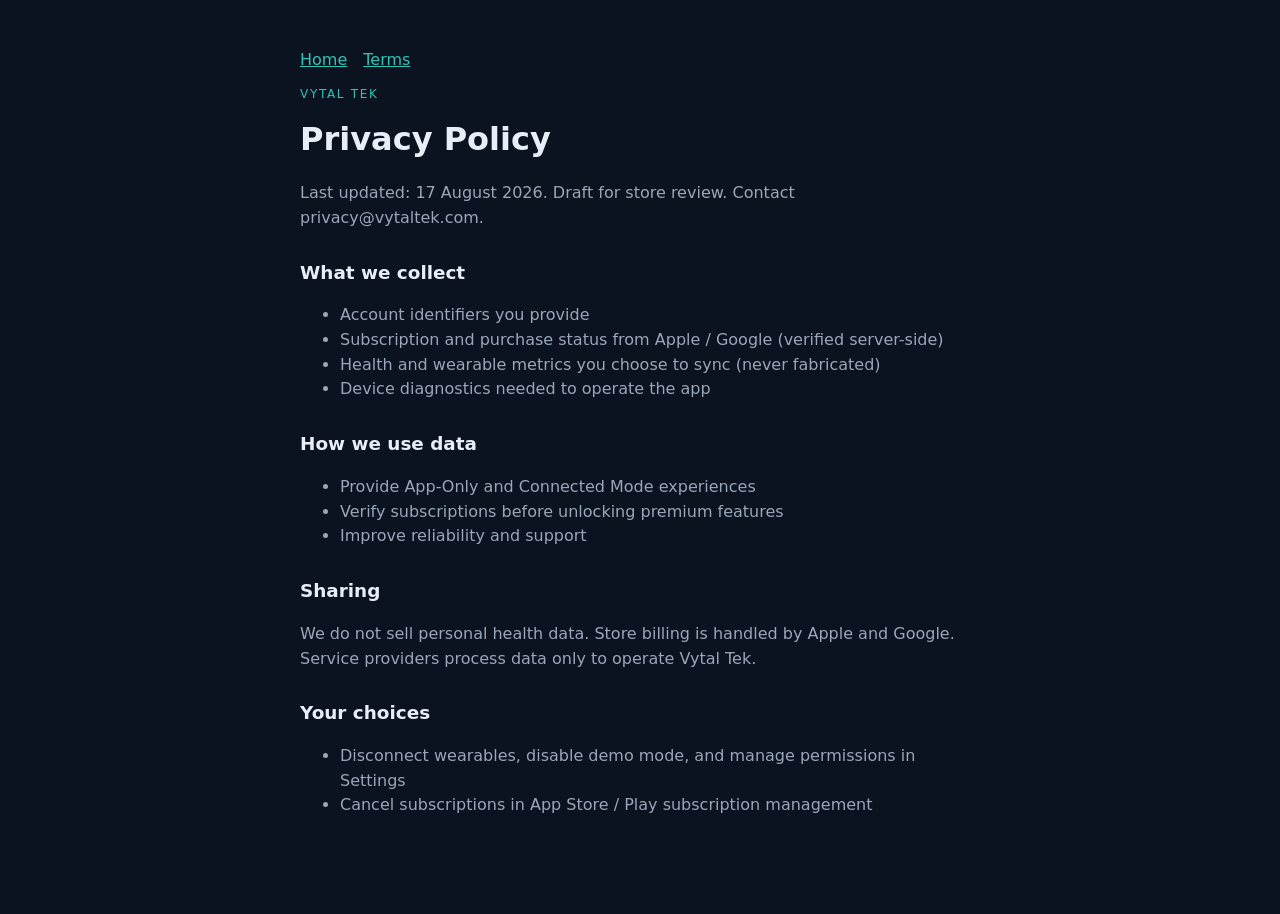
==== site/privacy/index.html @ 54f91499 "ci: Flutter tests, GitHub Pages legal site, store review packet Add analyze/test workflow, host Priv" ====
<!DOCTYPE html>
<html lang="en">
<head>
  <meta charset="utf-8" />
  <meta name="viewport" content="width=device-width, initial-scale=1" />
  <title>Privacy Policy — Vytal Tek</title>
  <link rel="stylesheet" href="../styles.css" />
</head>
<body>
  <main class="wrap">
    <nav><a href="../">Home</a><a href="../terms/">Terms</a></nav>
    <p class="eyebrow">Vytal Tek</p>
    <h1>Privacy Policy</h1>
    <p>Last updated: 17 August 2026. Draft for store review. Contact privacy@vytaltek.com.</p>
    <h2>What we collect</h2>
    <ul>
      <li>Account identifiers you provide</li>
      <li>Subscription and purchase status from Apple / Google (verified server-side)</li>
      <li>Health and wearable metrics you choose to sync (never fabricated)</li>
      <li>Device diagnostics needed to operate the app</li>
    </ul>
    <h2>How we use data</h2>
    <ul>
      <li>Provide App-Only and Connected Mode experiences</li>
      <li>Verify subscriptions before unlocking premium features</li>
      <li>Improve reliability and support</li>
    </ul>
    <h2>Sharing</h2>
    <p>We do not sell personal health data. Store billing is handled by Apple and Google. Service providers process data only to operate Vytal Tek.</p>
    <h2>Your choices</h2>
    <ul>
      <li>Disconnect wearables, disable demo mode, and manage permissions in Settings</li>
      <li>Cancel subscriptions in App Store / Play subscription management</li>
    </ul>
  </main>
</body>
</html>
---- site/styles.css ----
:root {
  color-scheme: dark;
  --bg: #0b1220;
  --text: #e8eef7;
  --muted: #9aa7b8;
  --teal: #2ec4b6;
}
* { box-sizing: border-box; }
body {
  margin: 0;
  font-family: ui-sans-serif, system-ui, -apple-system, Segoe UI, sans-serif;
  background: var(--bg);
  color: var(--text);
  line-height: 1.55;
}
.wrap {
  max-width: 720px;
  margin: 0 auto;
  padding: 48px 20px 80px;
}
.eyebrow {
  letter-spacing: 0.14em;
  text-transform: uppercase;
  color: var(--teal);
  font-size: 12px;
}
h1 { font-size: 2rem; margin: 8px 0 16px; }
h2 { font-size: 1.15rem; margin-top: 28px; }
p, li { color: var(--muted); }
a { color: var(--teal); }
nav a { margin-right: 16px; }
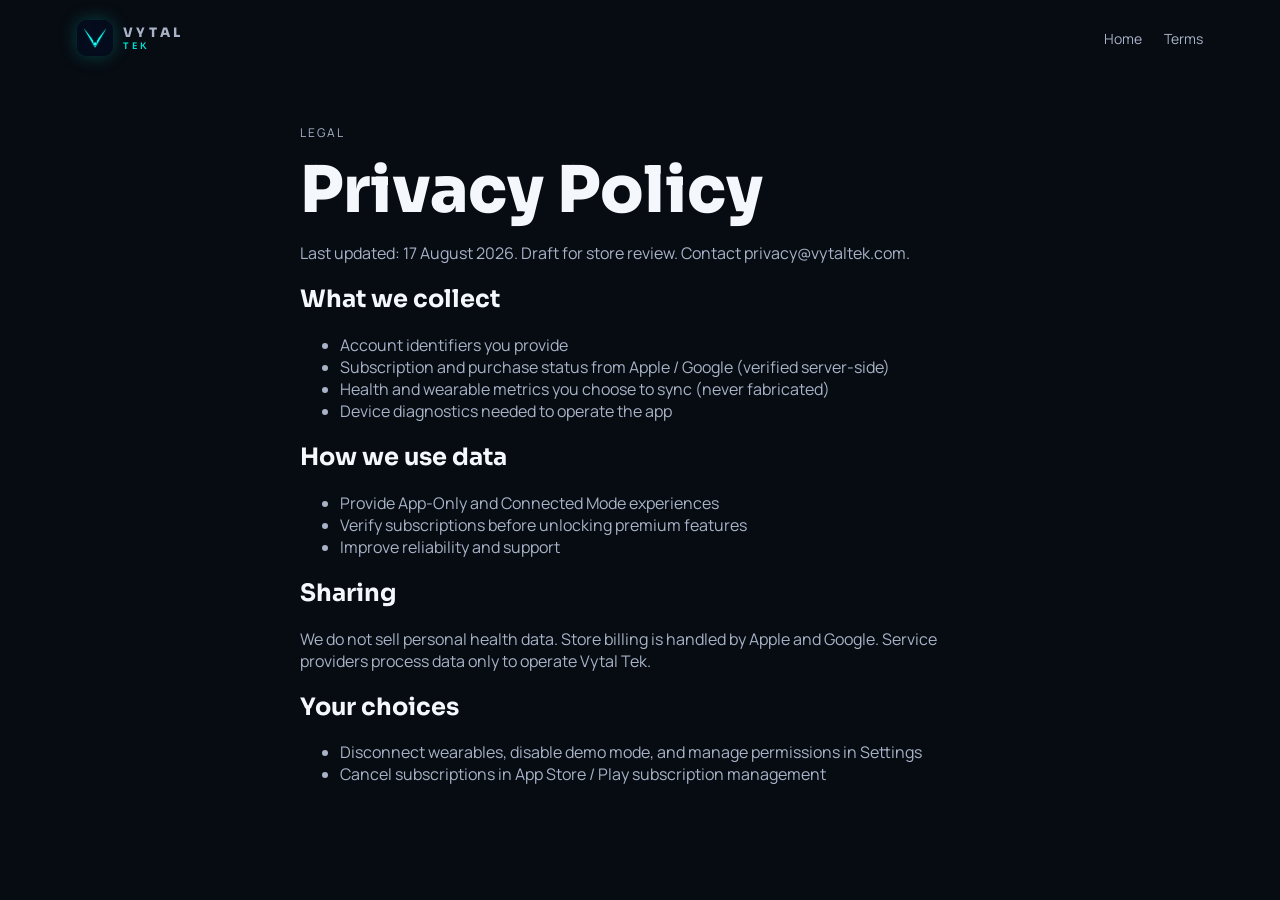
==== commit 7a2a1a2b: "feat(web): designed landing matching brand boards Replace the legal stub homepage with the VYTAL/TEK" ====
--- a/site/privacy/index.html
+++ b/site/privacy/index.html
@@ -4,12 +4,22 @@
   <meta charset="utf-8" />
   <meta name="viewport" content="width=device-width, initial-scale=1" />
   <title>Privacy Policy — Vytal Tek</title>
+  <link rel="icon" href="../assets/mark-v.png" />
+  <link rel="preconnect" href="https://fonts.googleapis.com" />
+  <link rel="preconnect" href="https://fonts.gstatic.com" crossorigin />
+  <link href="https://fonts.googleapis.com/css2?family=Manrope:wght@400;500;600&family=Sora:wght@600;800&display=swap" rel="stylesheet" />
   <link rel="stylesheet" href="../styles.css" />
 </head>
 <body>
-  <main class="wrap">
+  <header class="nav">
+    <a class="brand" href="../">
+      <img src="../assets/mark-v.png" width="36" height="36" alt="" />
+      <span class="wordmark"><span class="vytal">VYTAL</span><span class="tek">TEK</span></span>
+    </a>
     <nav><a href="../">Home</a><a href="../terms/">Terms</a></nav>
-    <p class="eyebrow">Vytal Tek</p>
+  </header>
+  <main class="legal">
+    <p class="eyebrow">Legal</p>
     <h1>Privacy Policy</h1>
     <p>Last updated: 17 August 2026. Draft for store review. Contact privacy@vytaltek.com.</p>
     <h2>What we collect</h2>
--- a/site/styles.css
+++ b/site/styles.css
@@ -1,31 +1,199 @@
 :root {
   color-scheme: dark;
-  --bg: #0b1220;
-  --text: #e8eef7;
-  --muted: #9aa7b8;
-  --teal: #2ec4b6;
+  --canvas: #070b12;
+  --surface: #0e1522;
+  --elevated: #162033;
+  --border: #243049;
+  --text: #f4f7fb;
+  --muted: #a8b3c7;
+  --dim: #6f7b91;
+  --teal: #00e0d0;
+  --cyan: #00ffd1;
 }
+
 * { box-sizing: border-box; }
+html { scroll-behavior: smooth; }
 body {
   margin: 0;
-  font-family: ui-sans-serif, system-ui, -apple-system, Segoe UI, sans-serif;
-  background: var(--bg);
+  min-height: 100vh;
+  font-family: Manrope, ui-sans-serif, system-ui, sans-serif;
+  background: var(--canvas);
   color: var(--text);
-  line-height: 1.55;
+  overflow-x: hidden;
 }
-.wrap {
+
+.glow {
+  position: fixed;
+  pointer-events: none;
+  z-index: 0;
+  filter: blur(80px);
+  opacity: 0.35;
+}
+.glow-a {
+  width: 42vw;
+  height: 42vw;
+  top: -10vw;
+  right: -8vw;
+  background: radial-gradient(circle, #00e0d055, transparent 70%);
+}
+.glow-b {
+  width: 30vw;
+  height: 30vw;
+  bottom: 10vh;
+  left: -10vw;
+  background: radial-gradient(circle, #9b6bff33, transparent 70%);
+}
+
+.nav, main, footer { position: relative; z-index: 1; }
+
+.nav {
+  display: flex;
+  align-items: center;
+  justify-content: space-between;
+  gap: 16px;
+  padding: 20px 6vw;
+}
+.brand {
+  display: flex;
+  align-items: center;
+  gap: 10px;
+  text-decoration: none;
+  color: inherit;
+}
+.brand img {
+  width: 36px;
+  height: 36px;
+  border-radius: 10px;
+  box-shadow: 0 0 18px #00e0d044;
+}
+.wordmark {
+  display: flex;
+  flex-direction: column;
+  line-height: 1;
+}
+.vytal {
+  font-family: Sora, sans-serif;
+  font-weight: 800;
+  letter-spacing: 0.28em;
+  font-size: 13px;
+}
+.tek {
+  font-family: Sora, sans-serif;
+  font-weight: 600;
+  letter-spacing: 0.42em;
+  font-size: 9px;
+  color: var(--teal);
+  margin-top: 3px;
+}
+.nav nav { display: flex; gap: 22px; }
+.nav a { color: var(--muted); text-decoration: none; font-size: 14px; }
+.nav nav a:hover { color: var(--teal); }
+
+.hero {
+  display: grid;
+  grid-template-columns: 1fr 1.1fr;
+  gap: 40px;
+  align-items: center;
+  padding: 4vh 6vw 8vh;
+  min-height: 78vh;
+}
+.eyebrow {
+  color: var(--teal);
+  letter-spacing: 0.16em;
+  text-transform: uppercase;
+  font-size: 12px;
+  margin: 0 0 16px;
+}
+h1, h2 { font-family: Sora, sans-serif; }
+h1 {
+  font-size: clamp(2.2rem, 5vw, 4.1rem);
+  line-height: 1.05;
+  font-weight: 800;
+  margin: 0 0 18px;
+}
+.lede {
+  color: var(--muted);
+  max-width: 34rem;
+  font-size: 1.05rem;
+  line-height: 1.6;
+}
+.actions { display: flex; flex-wrap: wrap; gap: 12px; margin: 28px 0 22px; }
+.btn {
+  display: inline-flex;
+  align-items: center;
+  padding: 12px 20px;
+  border-radius: 999px;
+  text-decoration: none;
+  font-weight: 600;
+  font-size: 14px;
+}
+.btn.primary {
+  background: var(--teal);
+  color: #070b12;
+  box-shadow: 0 0 24px #00e0d055;
+}
+.btn.ghost {
+  border: 1px solid var(--border);
+  color: var(--text);
+  background: #0e1522aa;
+}
+.tagline {
+  letter-spacing: 0.18em;
+  text-transform: uppercase;
+  font-size: 11px;
+  color: var(--teal);
+}
+
+.hero-device {
+  margin: 0;
+  position: relative;
+}
+.hero-device img {
+  width: 100%;
+  display: block;
+  border-radius: 28px;
+  border: 1px solid #243049aa;
+  box-shadow: 0 30px 80px #00000080, 0 0 60px #00e0d022;
+}
+
+.cards, .modes {
+  display: grid;
+  gap: 16px;
+  padding: 0 6vw 8vh;
+}
+.cards { grid-template-columns: repeat(3, 1fr); }
+.modes { grid-template-columns: 1fr 1fr; }
+
+.glass {
+  background: linear-gradient(180deg, #0e1522cc, #16203399);
+  border: 1px solid var(--border);
+  border-radius: 22px;
+  padding: 22px;
+  box-shadow: 0 12px 40px #00000055, inset 0 1px 0 #00e0d014;
+}
+.glass h2 { margin: 0 0 8px; font-size: 1.15rem; }
+.glass p { margin: 0; color: var(--muted); line-height: 1.55; }
+
+footer {
+  padding: 32px 6vw 48px;
+  color: var(--dim);
+  display: flex;
+  justify-content: space-between;
+  gap: 12px;
+  flex-wrap: wrap;
+  font-size: 13px;
+}
+footer a { color: var(--teal); }
+
+.legal {
   max-width: 720px;
   margin: 0 auto;
   padding: 48px 20px 80px;
 }
-.eyebrow {
-  letter-spacing: 0.14em;
-  text-transform: uppercase;
-  color: var(--teal);
-  font-size: 12px;
+.legal p, .legal li { color: var(--muted); }
+
+@media (max-width: 900px) {
+  .hero, .cards, .modes { grid-template-columns: 1fr; }
+  .hero { min-height: auto; padding-top: 24px; }
+  .nav nav { display: none; }
 }
-h1 { font-size: 2rem; margin: 8px 0 16px; }
-h2 { font-size: 1.15rem; margin-top: 28px; }
-p, li { color: var(--muted); }
-a { color: var(--teal); }
-nav a { margin-right: 16px; }
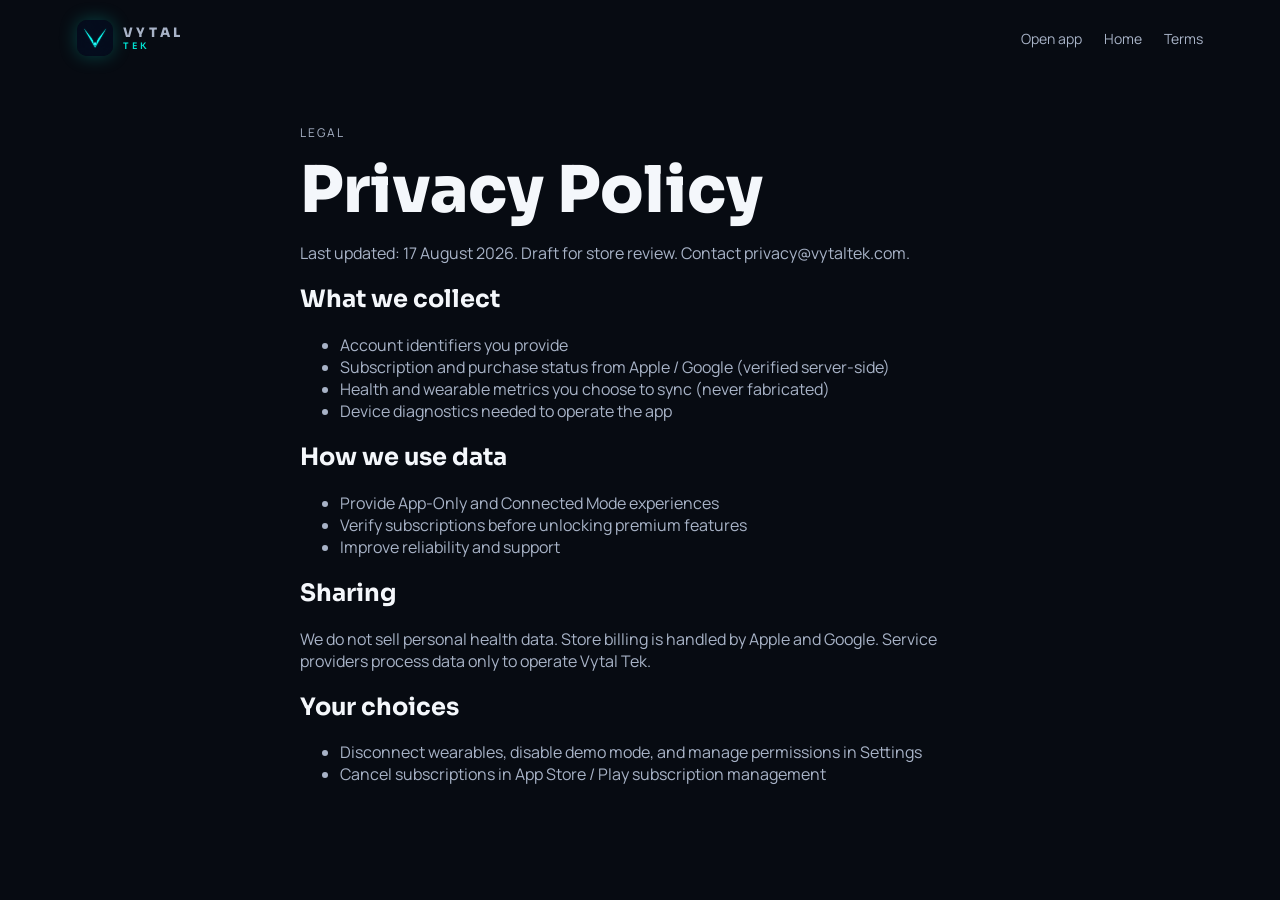
==== commit 9ca4c56a: "Put the real Flutter app on the Netlify site The public site was a static brochure, so Home/Coach ca" ====
--- a/site/privacy/index.html
+++ b/site/privacy/index.html
@@ -16,7 +16,15 @@
       <img src="../assets/mark-v.png" width="36" height="36" alt="" />
       <span class="wordmark"><span class="vytal">VYTAL</span><span class="tek">TEK</span></span>
     </a>
-    <nav><a href="../">Home</a><a href="../terms/">Terms</a></nav>
+    <input id="nav-toggle" type="checkbox" class="nav-toggle" />
+    <label class="nav-burger" for="nav-toggle" aria-label="Open menu">
+      <span></span><span></span><span></span>
+    </label>
+    <nav>
+      <a href="../app/">Open app</a>
+      <a href="../">Home</a>
+      <a href="../terms/">Terms</a>
+    </nav>
   </header>
   <main class="legal">
     <p class="eyebrow">Legal</p>
--- a/site/styles.css
+++ b/site/styles.css
@@ -85,9 +85,37 @@
   color: var(--teal);
   margin-top: 3px;
 }
-.nav nav { display: flex; gap: 22px; }
+.nav nav { display: flex; gap: 22px; align-items: center; }
 .nav a { color: var(--muted); text-decoration: none; font-size: 14px; }
 .nav nav a:hover { color: var(--teal); }
+.nav nav a[href="app/"] {
+  color: #070b12;
+  background: var(--teal);
+  padding: 8px 14px;
+  border-radius: 999px;
+  font-weight: 700;
+}
+
+.nav-toggle { display: none; }
+.nav-burger {
+  display: none;
+  width: 44px;
+  height: 44px;
+  border-radius: 12px;
+  border: 1px solid var(--border);
+  background: var(--surface);
+  align-items: center;
+  justify-content: center;
+  flex-direction: column;
+  gap: 5px;
+  cursor: pointer;
+}
+.nav-burger span {
+  display: block;
+  width: 18px;
+  height: 2px;
+  background: var(--text);
+}
 
 .hero {
   display: grid;
@@ -147,14 +175,31 @@
 .hero-device {
   margin: 0;
   position: relative;
-}
-.hero-device img {
-  width: 100%;
-  display: block;
-  border-radius: 28px;
+  display: flex;
+  flex-direction: column;
+  align-items: center;
+}
+.phone-frame {
+  width: min(100%, 390px);
+  height: min(78vh, 720px);
+  border-radius: 36px;
   border: 1px solid #243049aa;
   box-shadow: 0 30px 80px #00000080, 0 0 60px #00e0d022;
-}
+  overflow: hidden;
+  background: #070b12;
+}
+.app-frame {
+  width: 100%;
+  height: 100%;
+  border: 0;
+  background: #070b12;
+}
+.frame-hint {
+  margin: 12px 0 0;
+  color: var(--dim);
+  font-size: 13px;
+}
+.frame-hint a { color: var(--teal); }
 
 .cards, .modes {
   display: grid;
@@ -173,6 +218,22 @@
 }
 .glass h2 { margin: 0 0 8px; font-size: 1.15rem; }
 .glass p { margin: 0; color: var(--muted); line-height: 1.55; }
+a.glass { text-decoration: none; color: inherit; display: block; }
+.link-card { transition: border-color 0.15s ease, transform 0.15s ease; }
+.link-card:hover,
+.link-card:focus-visible {
+  border-color: var(--teal);
+  transform: translateY(-2px);
+  outline: none;
+}
+.card-cta {
+  display: inline-block;
+  margin-top: 14px;
+  color: var(--teal);
+  font-weight: 700;
+  font-size: 13px;
+  letter-spacing: 0.04em;
+}
 
 footer {
   padding: 32px 6vw 48px;
@@ -195,5 +256,23 @@
 @media (max-width: 900px) {
   .hero, .cards, .modes { grid-template-columns: 1fr; }
   .hero { min-height: auto; padding-top: 24px; }
-  .nav nav { display: none; }
-}
+  .nav { flex-wrap: wrap; }
+  .nav-burger { display: flex; }
+  .nav nav {
+    display: none;
+    width: 100%;
+    flex-direction: column;
+    align-items: stretch;
+    gap: 8px;
+    padding: 8px 0 12px;
+  }
+  .nav-toggle:checked ~ nav { display: flex; }
+  .nav nav a {
+    padding: 12px 14px;
+    border-radius: 12px;
+    background: var(--surface);
+    border: 1px solid var(--border);
+  }
+  .nav nav a[href="app/"] { text-align: center; }
+  .phone-frame { height: 70vh; min-height: 520px; }
+}
